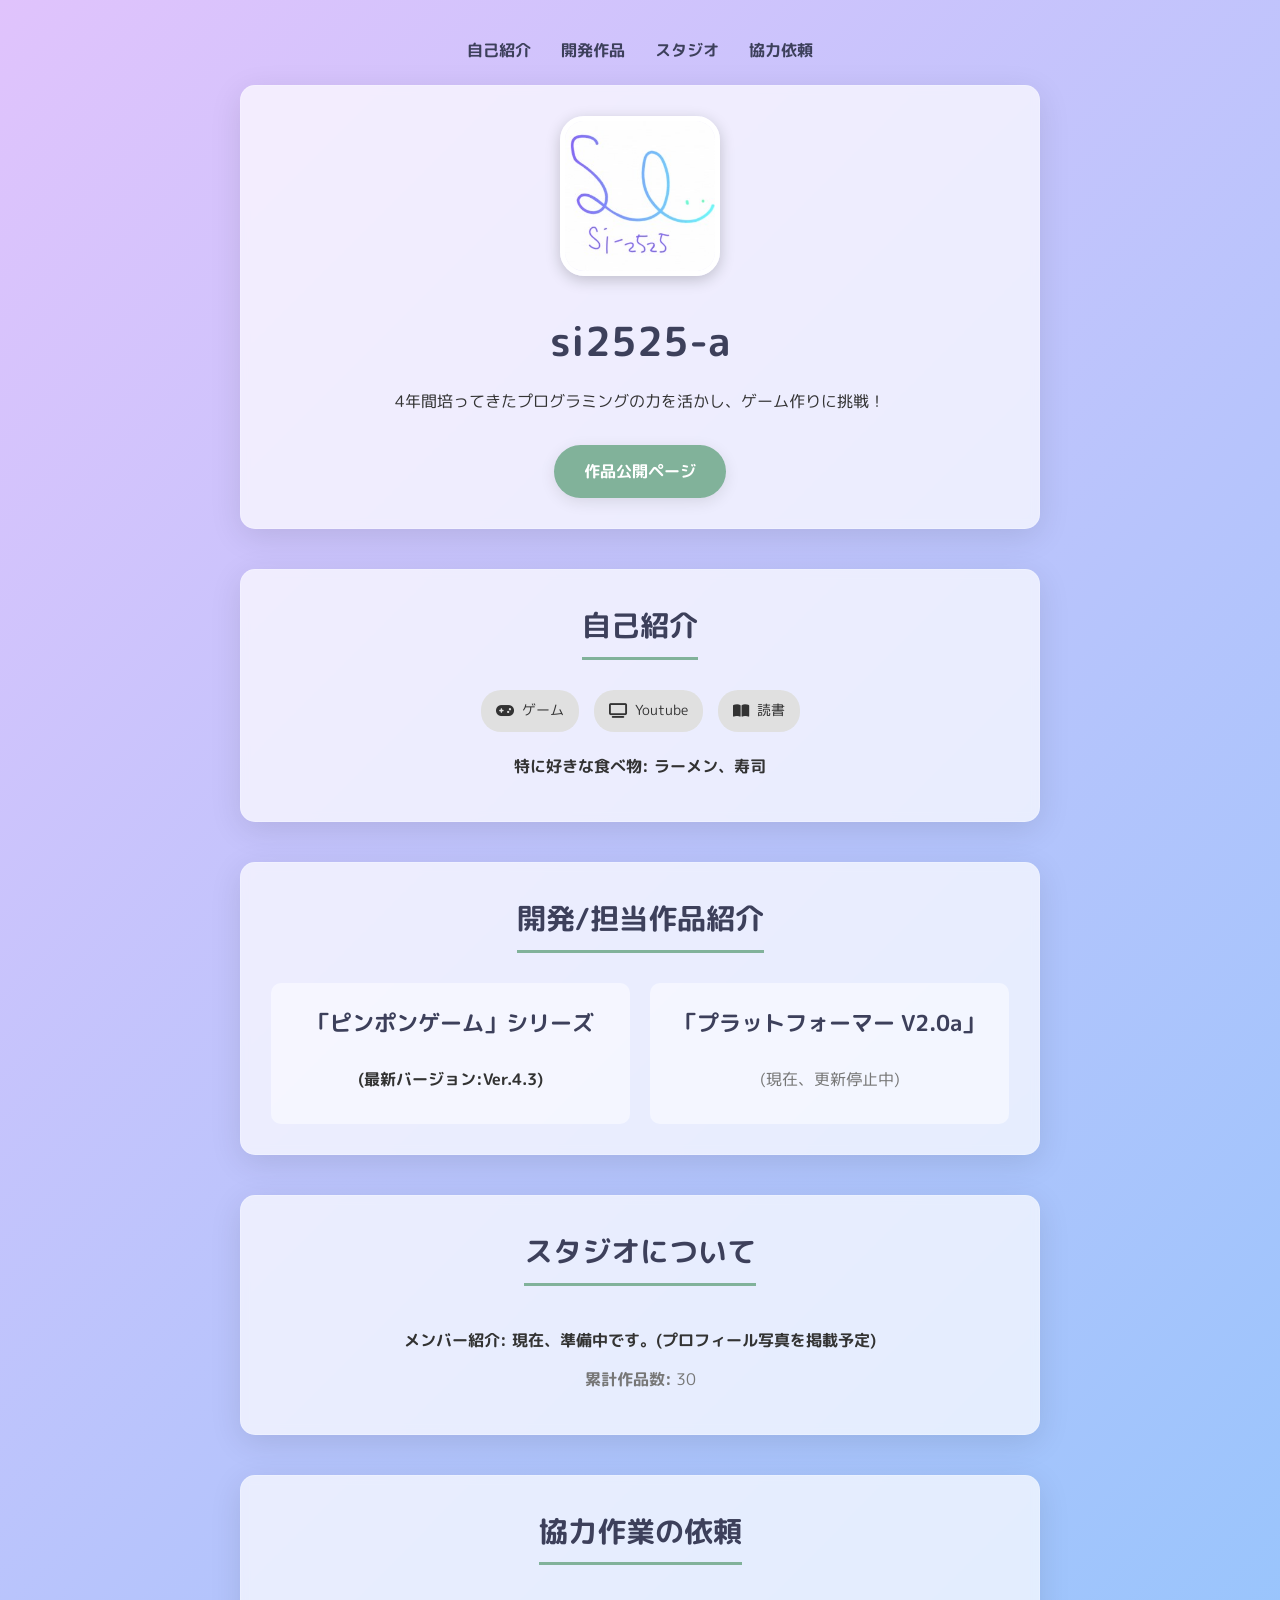
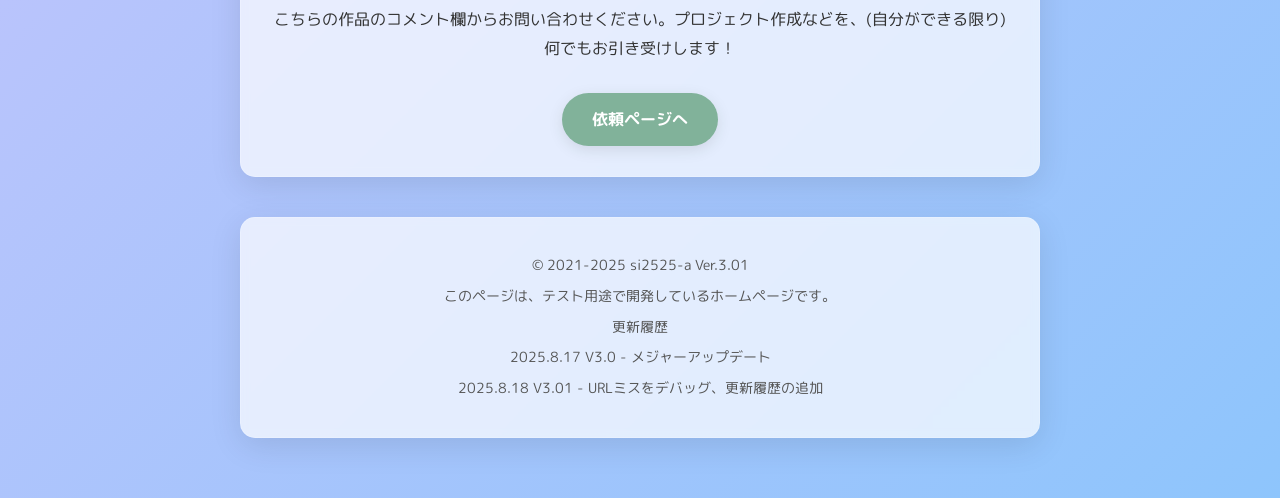
==== index.html @ d35199d4 "Update index.html" ====
<!DOCTYPE html>
<html lang="ja">
<head>
  <meta charset="utf-8">
  <meta name="viewport" content="width=device-width, initial-scale=1.0">
  <title>si2525-a 公式サイト - ホーム</title>
  
  <!-- Google Fonts: M PLUS Rounded 1c -->
  <link href="https://fonts.googleapis.com/css2?family=M+PLUS+Rounded+1c:wght@400;700&display=swap" rel="stylesheet">
  
  <!-- Font Awesome (アイコン用) -->
  <link rel="stylesheet" href="https://cdnjs.cloudflare.com/ajax/libs/font-awesome/6.5.2/css/all.min.css">
  
  <!-- 外部CSSファイルの読み込み -->
  <link rel="stylesheet" href="style.css">
</head>
<body>

<div class="container">

  <!-- ナビゲーションメニュー -->
  <nav>
    <ul class="navbar">
      <li><a href="#about">自己紹介</a></li>
      <li><a href="#works">開発作品</a></li>
      <li><a href="#studio">スタジオ</a></li>
      <li><a href="#contact">協力依頼</a></li>
    </ul>
  </nav>

  <!-- ヘッダーエリア -->
  <header>
    <img src="si.jpeg" alt="プロフィール画像" class="profile-img">
    <h1>si2525-a</h1>
    <p>4年間培ってきたプログラミングの力を活かし、ゲーム作りに挑戦！</p>
    <a href="https://scratch.mit.edu/users/si2525-a/" class="btn" target="_blank" rel="noopener noreferrer">作品公開ページ</a>
  </header>

  <main>
    <!-- 自己紹介セクション -->
    <section id="about">
      <h2>自己紹介</h2>
      <div class="hobbies">
        <span class="hobby-tag"><i class="fa-solid fa-gamepad"></i> ゲーム</span>
        <span class="hobby-tag"><i class="fa-solid fa-tv"></i> Youtube</span>
        <span class="hobby-tag"><i class="fa-solid fa-book-open"></i> 読書</span>
      </div>
      <h4 style="margin-top: 20px;"><strong>特に好きな食べ物:</strong> ラーメン、寿司</h4>
    </section>

    <!-- 開発作品紹介セクション -->
    <section id="works">
      <h2>開発/担当作品紹介</h2>
      
      <div class="projects-container">
        <div class="project">
          <h3>「ピンポンゲーム」シリーズ</h3>
          <h4>(最新バージョン:Ver.4.3)</h4>
        </div>
        
        <div class="project">
          <h3>「プラットフォーマー	V2.0a」</h3>
          <h5>(現在、更新停止中)</h5>
        </div>
      </div>
    </section>
    
    <!-- スタジオ紹介セクション -->
    <section id="studio">
        <h2>スタジオについて</h2>
        <h4><strong>メンバー紹介:</strong> 現在、準備中です。(プロフィール写真を掲載予定)</h4>
        <h5><strong>累計作品数:</strong> 30</h5>
    </section>

    <!-- 業務委託セクション -->
    <section id="contact">
      <h2>協力作業の依頼</h2>
      <p>こちらの作品のコメント欄からお問い合わせください。プロジェクト作成などを、(自分ができる限り)何でもお引き受けします！</p>
      <a href="https://scratch.mit.edu/studios/35503276/comments" class="btn" target="_blank" rel="noopener noreferrer">依頼ページへ</a>
    </section>
  </main>

  <!-- フッターエリア -->
  <footer>
    <p> &copy; 2021-2025 si2525-a	Ver.3.01 </p>
    <p> このページは、テスト用途で開発しているホームページです。 </p>
    <p> </p>
    <p>更新履歴</p>
    <p>2025.8.17 V3.0 - メジャーアップデート</p>
    <p>2025.8.18 V3.01 - URLミスをデバッグ、更新履歴の追加</p>
  </footer>

</div>

</body>
</html>
---- style.css ----
/* === 基本設定 === */
:root {
  --primary-color: #3d405b;
  --secondary-color: #81b29a;
  --background-color: #f4f1de;
  --card-background: rgba(255, 255, 255, 0.7);
  --shadow-color: rgba(0, 0, 0, 0.1);
  --text-color: #333;
}

/* スムーズスクロールを有効にする */
html {
  scroll-behavior: smooth;
}

body {
  font-family: 'M PLUS Rounded 1c', sans-serif;
  margin: 0;
  padding: 0;
  background-color: var(--background-color);
  background-image: linear-gradient(135deg, #e0c3fc 0%, #8ec5fc 100%);
  color: var(--text-color);
  line-height: 1.8;
}

/* === レイアウト === */
.container {
  max-width: 800px;
  margin: 0 auto;
  padding: 20px;
}

header, section, footer {
  margin-bottom: 40px;
  background: var(--card-background);
  border-radius: 15px;
  padding: 30px;
  box-shadow: 0 8px 32px 0 var(--shadow-color);
  backdrop-filter: blur(4px);
  -webkit-backdrop-filter: blur(4px);
  border: 1px solid rgba(255, 255, 255, 0.18);
  text-align: center;
  /* アニメーションを追加 */
  opacity: 0;
  transform: translateY(20px);
  animation: fadeIn 0.8s ease-out forwards;
}

/* セクションごとにアニメーションが遅れて開始するように設定 */
section:nth-of-type(1) { animation-delay: 0.2s; }
section:nth-of-type(2) { animation-delay: 0.4s; }
section:nth-of-type(3) { animation-delay: 0.6s; }
section:nth-of-type(4) { animation-delay: 0.8s; }
footer { animation-delay: 1s; }

/* フェードインアニメーションの定義 */
@keyframes fadeIn {
  to {
    opacity: 1;
    transform: translateY(0);
  }
}


/* === ナビゲーションメニュー === */
.navbar {
  display: flex;
  justify-content: center;
  list-style: none;
  padding: 0;
  margin-bottom: 20px;
}

.navbar li {
  margin: 0 15px;
}

.navbar a {
  text-decoration: none;
  color: var(--primary-color);
  font-weight: 700;
  position: relative;
  padding-bottom: 5px;
  transition: color 0.3s;
}

.navbar a:hover {
  color: var(--secondary-color);
}

.navbar a::after {
  content: '';
  position: absolute;
  width: 0;
  height: 2px;
  bottom: 0;
  left: 50%;
  background-color: var(--secondary-color);
  transition: all 0.3s ease;
  transform: translateX(-50%);
}

.navbar a:hover::after {
  width: 100%;
}


/* === タイポグラフィ（文字スタイル） === */
h1, h2, h3 {
  font-weight: 700;
  margin-top: 0;
}

h1 {
  font-size: 2.5em;
  color: var(--primary-color);
  margin-bottom: 10px;
}

h2 {
  font-size: 1.8em;
  color: var(--primary-color);
  border-bottom: 3px solid var(--secondary-color);
  display: inline-block;
  padding-bottom: 5px;
  margin-bottom: 30px;
}

h3 {
  font-size: 1.4em;
  margin-top: 30px;
  color: var(--primary-color);
}

p, h4, h5 {
  font-size: 1em;
  margin: 10px 0;
}

h5 {
  color: #777;
  font-weight: 400;
}

/* === パーツ === */
.profile-img {
  width: 150px;
  height: 150px;
  border-radius: 15%;
  object-fit: cover;
  border: 5px solid white;
  box-shadow: 0 4px 15px rgba(0,0,0,0.2);
  margin-bottom: 20px;
}

.btn {
  display: inline-block;
  padding: 12px 30px;
  margin-top: 20px;
  background-color: var(--secondary-color);
  color: white;
  text-decoration: none;
  border-radius: 30px;
  font-weight: 700;
  transition: transform 0.3s, background-color 0.3s, box-shadow 0.3s;
  box-shadow: 0 4px 15px rgba(0,0,0,0.1);
}

.btn:hover {
  background-color: #6a9c80;
  transform: translateY(-5px); /* 少し大きく動かす */
  box-shadow: 0 8px 25px rgba(0,0,0,0.2);
}

/* Flexboxを使ってカードを横並びにする */
.projects-container {
  display: flex;
  justify-content: center;
  gap: 20px;
  flex-wrap: wrap; /* 画面幅が足りない時に折り返す */
}

.project {
  background: rgba(255, 255, 255, 0.5);
  padding: 20px;
  border-radius: 10px;
  flex: 1; /* 親要素の幅に応じて伸縮 */
  min-width: 250px; /* カードの最小幅 */
  transition: transform 0.3s, box-shadow 0.3s;
}

.project:hover {
  transform: translateY(-5px);
  box-shadow: 0 8px 20px rgba(0,0,0,0.1);
}

.project h3 {
  margin-top: 0;
}

/* 趣味のタグ風デザイン */
.hobbies {
  display: flex;
  justify-content: center;
  gap: 15px;
  flex-wrap: wrap;
}

.hobby-tag {
  background-color: #e0e0e0;
  padding: 8px 15px;
  border-radius: 20px;
  font-size: 0.9em;
  display: flex;
  align-items: center;
  gap: 8px;
}


footer p {
  font-size: 0.9em;
  color: #555;
  margin: 5px 0;
}

/* === レスポンシブ対応 === */
@media (max-width: 768px) {
  body {
    padding: 10px;
  }
  .container {
    padding: 10px;
  }
  header, section, footer {
    padding: 20px;
  }
  h1 { font-size: 2em; }
  h2 { font-size: 1.5em; }
  
  .navbar {
      flex-direction: column; /* ナビゲーションを縦並びにする */
      gap: 10px;
  }
}
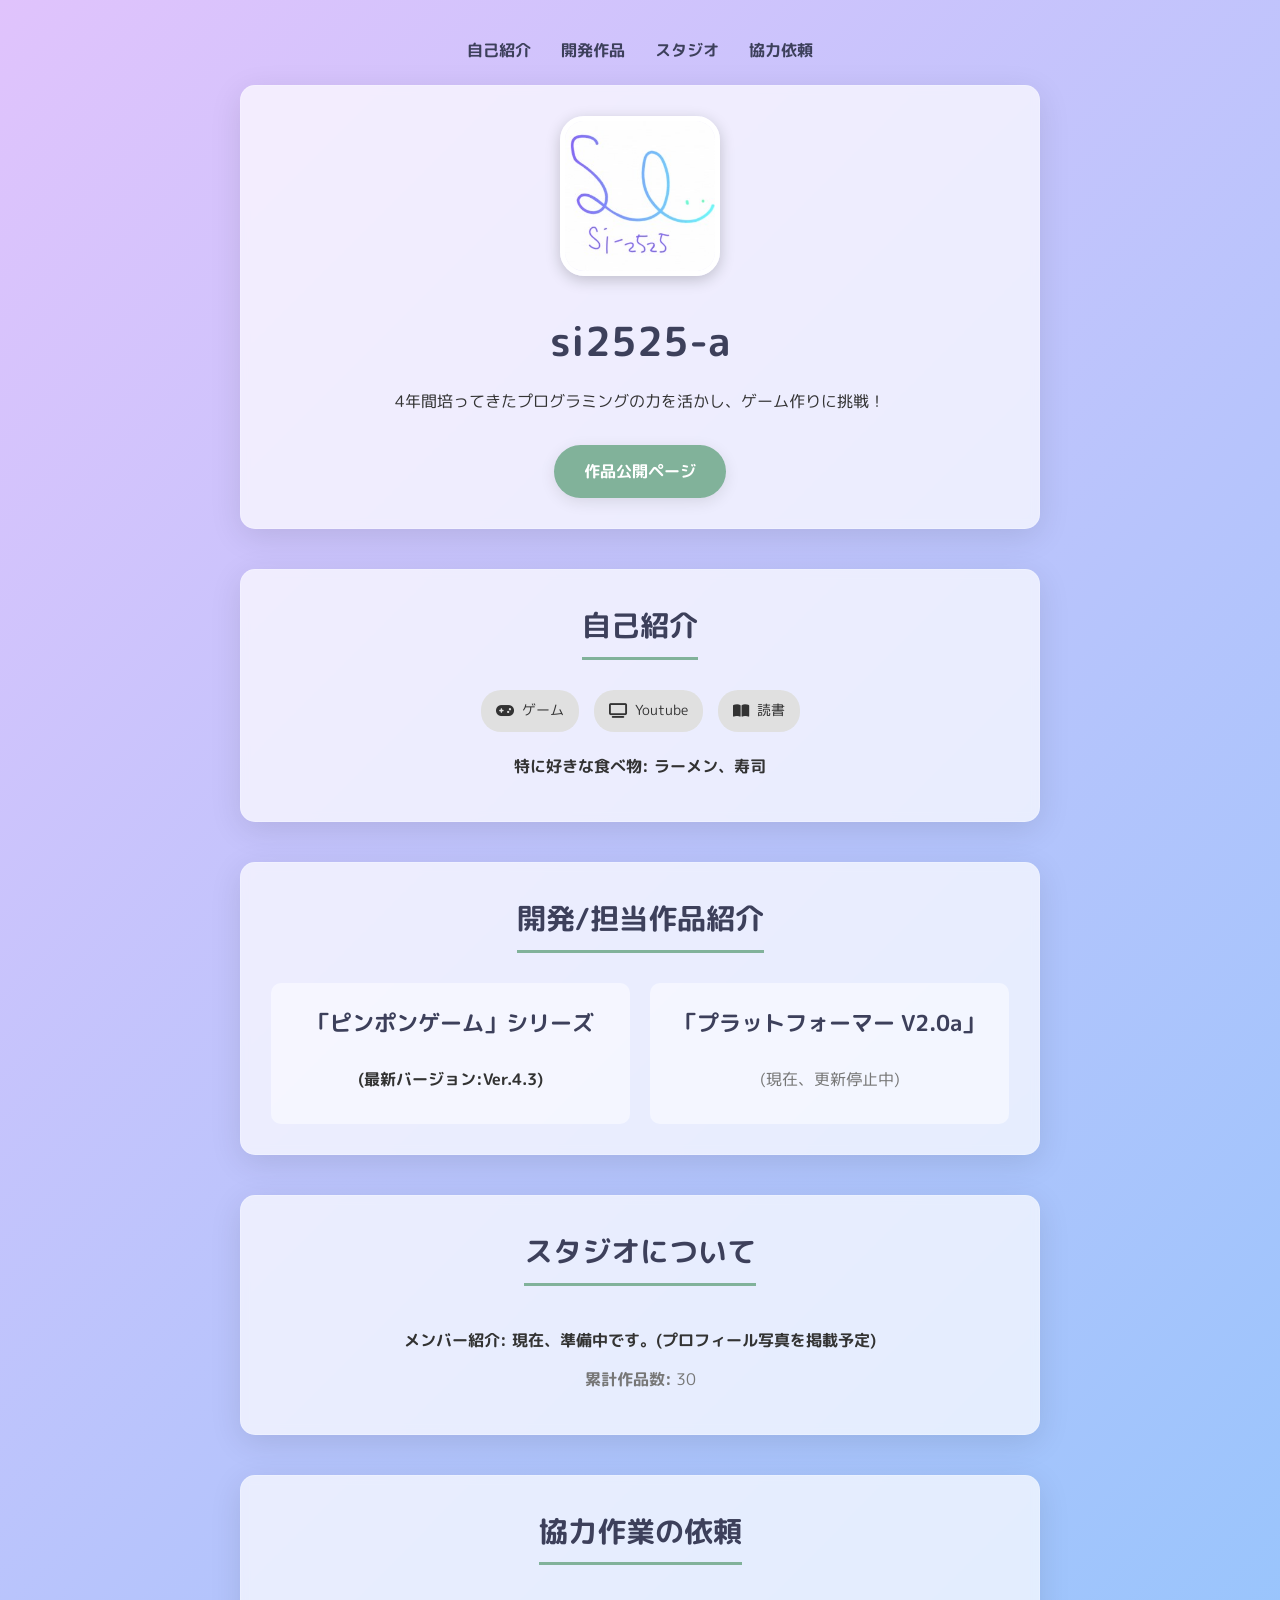
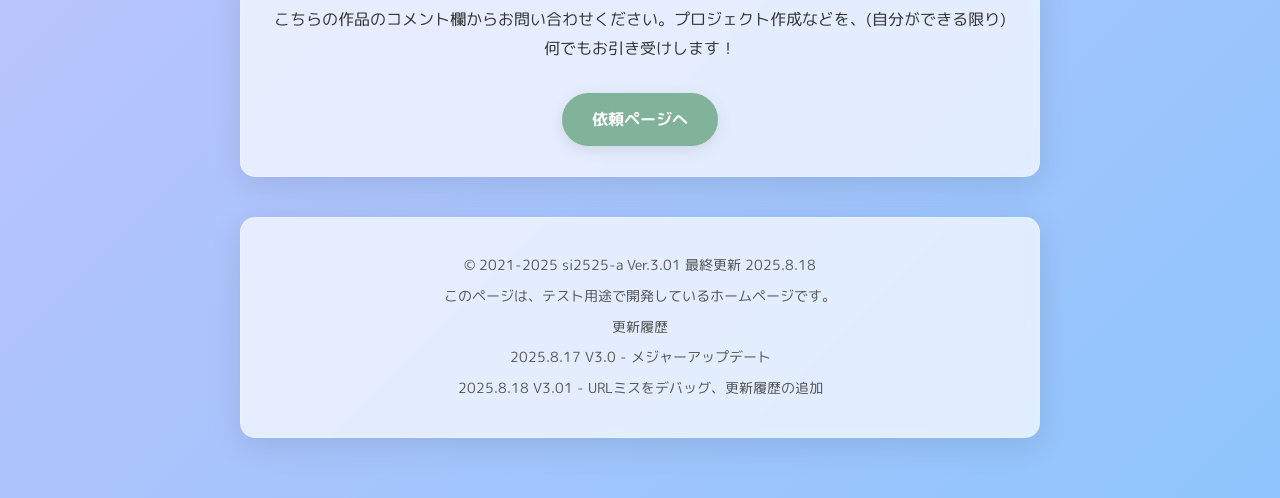
==== commit 736d8d61: "Update index.html" ====
--- a/index.html
+++ b/index.html
@@ -82,7 +82,7 @@
 
   <!-- フッターエリア -->
   <footer>
-    <p> &copy; 2021-2025 si2525-a	Ver.3.01 </p>
+    <p> &copy; 2021-2025 si2525-a	Ver.3.01 最終更新 2025.8.18 </p>
     <p> このページは、テスト用途で開発しているホームページです。 </p>
     <p> </p>
     <p>更新履歴</p>
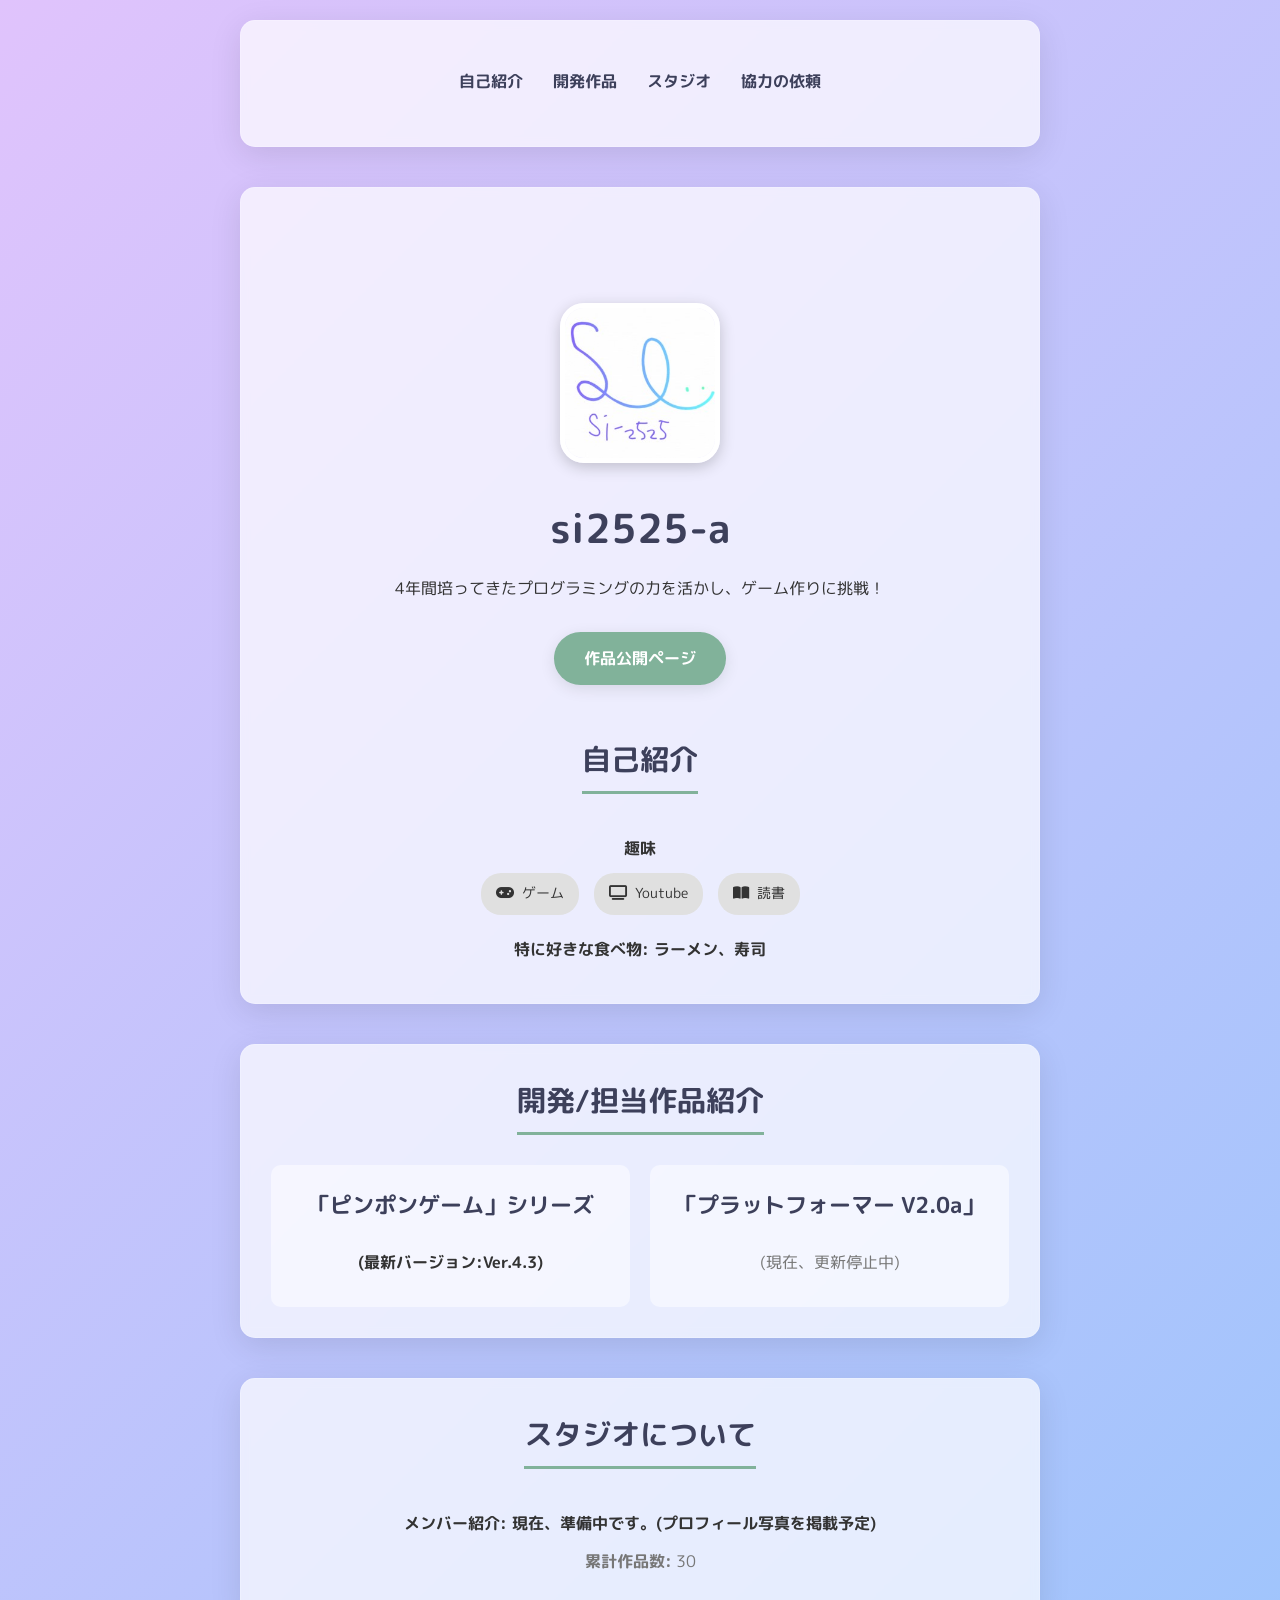
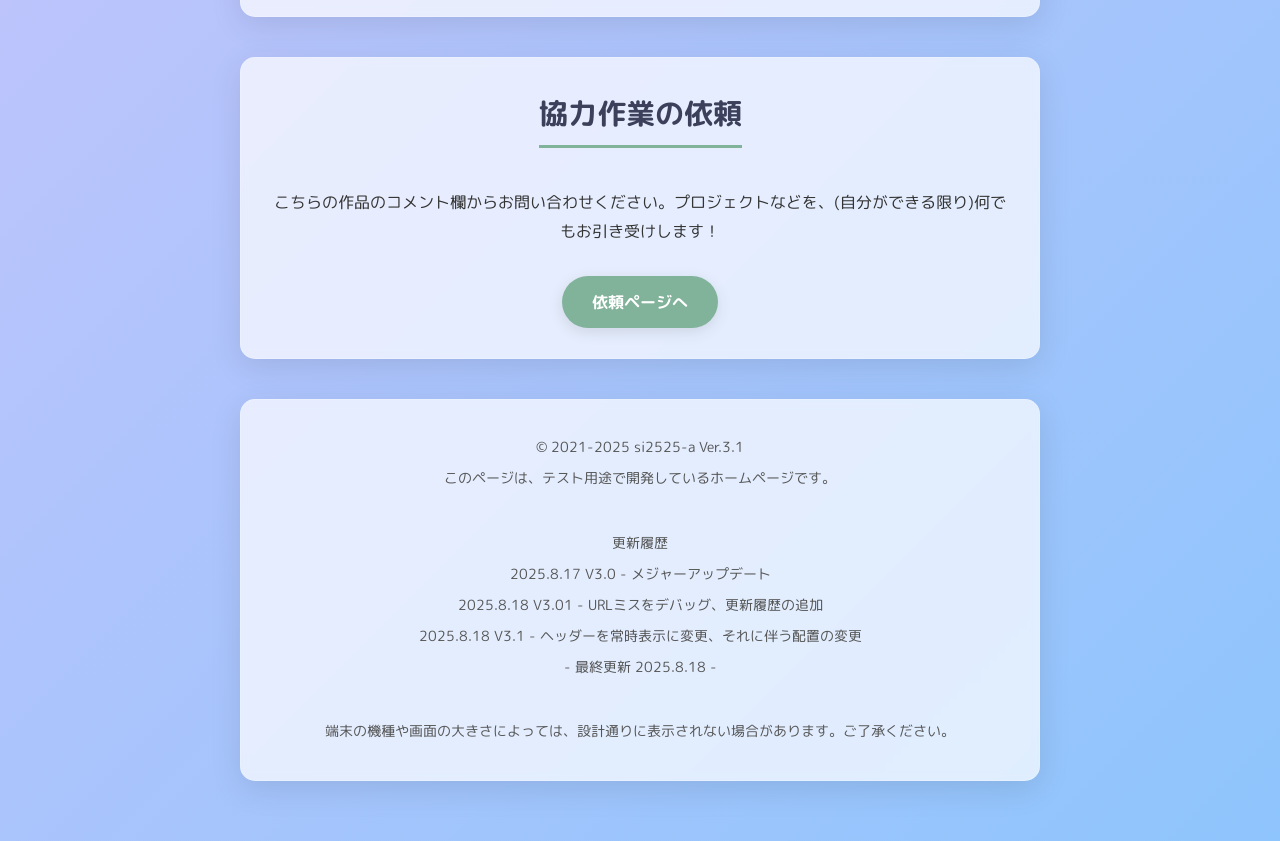
==== commit 704c50f7: "Update index.html" ====
--- a/index.html
+++ b/index.html
@@ -19,28 +19,32 @@
 <div class="container">
 
   <!-- ナビゲーションメニュー -->
+
+  <!-- ヘッダーエリア -->
+  <header>
   <nav>
     <ul class="navbar">
       <li><a href="#about">自己紹介</a></li>
       <li><a href="#works">開発作品</a></li>
       <li><a href="#studio">スタジオ</a></li>
-      <li><a href="#contact">協力依頼</a></li>
+      <li><a href="#contact">協力の依頼</a></li>
     </ul>
   </nav>
+  <main>
 
-  <!-- ヘッダーエリア -->
-  <header>
-    <img src="si.jpeg" alt="プロフィール画像" class="profile-img">
+  </header>
+
+    <!-- 自己紹介セクション -->
+    <section id="about">
+    <div style="height: 85px;"></div>
+   <img src="si.jpeg" alt="プロフィール画像" class="profile-img">
     <h1>si2525-a</h1>
     <p>4年間培ってきたプログラミングの力を活かし、ゲーム作りに挑戦！</p>
-    <a href="https://scratch.mit.edu/users/si2525-a/" class="btn" target="_blank" rel="noopener noreferrer">作品公開ページ</a>
-  </header>
-
-  <main>
-    <!-- 自己紹介セクション -->
-    <section id="about">
-      <h2>自己紹介</h2>
-      <div class="hobbies">
+    <a href="https://https://scratch.mit.edu/users/si2525-a/" class="btn" target="_blank" rel="noopener noreferrer">作品公開ページ</a> 
+  <p><br></p>
+  <h2>自己紹介</h2 >
+  <h4>趣味</h4>
+     <div class="hobbies">  
         <span class="hobby-tag"><i class="fa-solid fa-gamepad"></i> ゲーム</span>
         <span class="hobby-tag"><i class="fa-solid fa-tv"></i> Youtube</span>
         <span class="hobby-tag"><i class="fa-solid fa-book-open"></i> 読書</span>
@@ -75,25 +79,26 @@
     <!-- 業務委託セクション -->
     <section id="contact">
       <h2>協力作業の依頼</h2>
-      <p>こちらの作品のコメント欄からお問い合わせください。プロジェクト作成などを、(自分ができる限り)何でもお引き受けします！</p>
+      <p>こちらの作品のコメント欄からお問い合わせください。プロジェクトなどを、(自分ができる限り)何でもお引き受けします！</p>
       <a href="https://scratch.mit.edu/studios/35503276/comments" class="btn" target="_blank" rel="noopener noreferrer">依頼ページへ</a>
     </section>
   </main>
 
   <!-- フッターエリア -->
   <footer>
-    <p> &copy; 2021-2025 si2525-a	Ver.3.01 最終更新 2025.8.18 </p>
-    <p> このページは、テスト用途で開発しているホームページです。 </p>
-    <p> </p>
+    <p> &copy; 2021-2025 si2525-a Ver.3.1 </p>
+    <p>このページは、テスト用途で開発しているホームページです。</p>
+    <br>
     <p>更新履歴</p>
     <p>2025.8.17 V3.0 - メジャーアップデート</p>
     <p>2025.8.18 V3.01 - URLミスをデバッグ、更新履歴の追加</p>
+    <p>2025.8.18 V3.1 - ヘッダーを常時表示に変更、それに伴う配置の変更</p>
+    <p>- 最終更新 2025.8.18 -</p>
+    <br>
+    <p>端末の機種や画面の大きさによっては、設計通りに表示されない場合があります。ご了承ください。</p>
   </footer>
 
 </div>
 
 </body>
 </html>
-
-
-
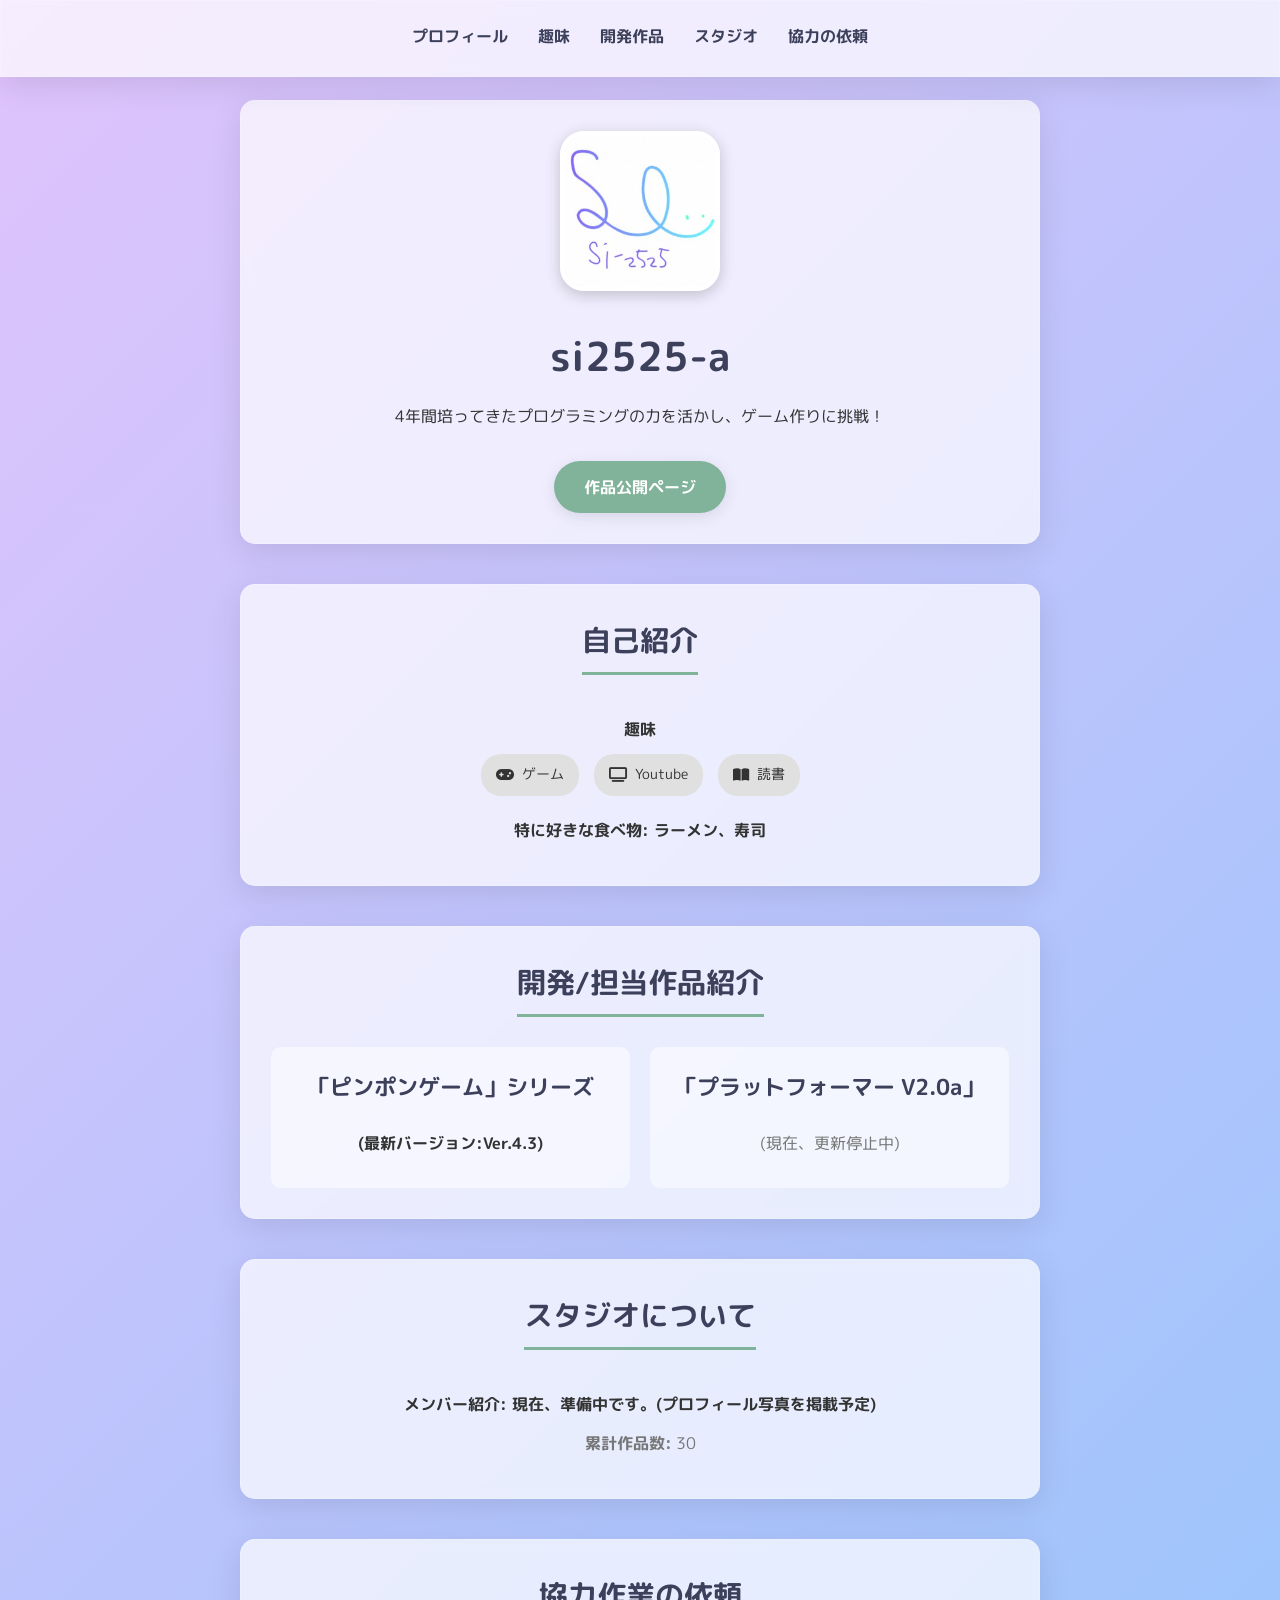
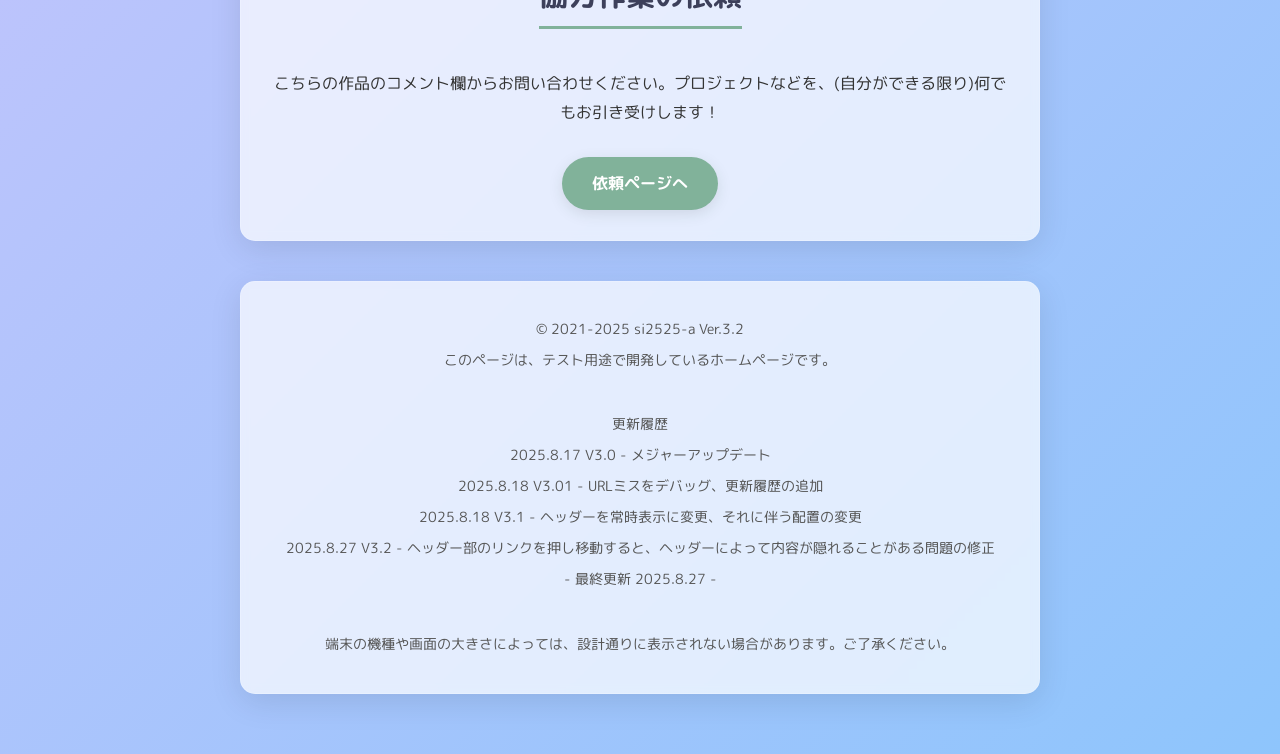
==== commit 3174d99a: "Update index.html" ====
--- a/index.html
+++ b/index.html
@@ -24,7 +24,8 @@
   <header>
   <nav>
     <ul class="navbar">
-      <li><a href="#about">自己紹介</a></li>
+      <li><a href="#home">プロフィール</a></li>
+      <li><a href="#about">趣味</a></li>
       <li><a href="#works">開発作品</a></li>
       <li><a href="#studio">スタジオ</a></li>
       <li><a href="#contact">協力の依頼</a></li>
@@ -35,13 +36,13 @@
   </header>
 
     <!-- 自己紹介セクション -->
-    <section id="about">
-    <div style="height: 85px;"></div>
+<section id="home">
    <img src="si.jpeg" alt="プロフィール画像" class="profile-img">
     <h1>si2525-a</h1>
     <p>4年間培ってきたプログラミングの力を活かし、ゲーム作りに挑戦！</p>
     <a href="https://https://scratch.mit.edu/users/si2525-a/" class="btn" target="_blank" rel="noopener noreferrer">作品公開ページ</a> 
-  <p><br></p>
+</section>
+    <section id="about">
   <h2>自己紹介</h2 >
   <h4>趣味</h4>
      <div class="hobbies">  
@@ -86,14 +87,15 @@
 
   <!-- フッターエリア -->
   <footer>
-    <p> &copy; 2021-2025 si2525-a Ver.3.1 </p>
+    <p> &copy; 2021-2025 si2525-a Ver.3.2 </p>
     <p>このページは、テスト用途で開発しているホームページです。</p>
     <br>
     <p>更新履歴</p>
     <p>2025.8.17 V3.0 - メジャーアップデート</p>
     <p>2025.8.18 V3.01 - URLミスをデバッグ、更新履歴の追加</p>
     <p>2025.8.18 V3.1 - ヘッダーを常時表示に変更、それに伴う配置の変更</p>
-    <p>- 最終更新 2025.8.18 -</p>
+    <p>2025.8.27 V3.2 - ヘッダー部のリンクを押し移動すると、ヘッダーによって内容が隠れることがある問題の修正
+    <p>- 最終更新 2025.8.27 -</p>
     <br>
     <p>端末の機種や画面の大きさによっては、設計通りに表示されない場合があります。ご了承ください。</p>
   </footer>
--- a/style.css
+++ b/style.css
@@ -21,6 +21,8 @@
   background-image: linear-gradient(135deg, #e0c3fc 0%, #8ec5fc 100%);
   color: var(--text-color);
   line-height: 1.8;
+  /* 【変更点】固定ヘッダーにコンテンツが隠れないよう、ヘッダーの高さ分の余白を追加 */
+  padding-top: 80px; 
 }
 
 /* === レイアウト === */
@@ -30,7 +32,36 @@
   padding: 20px;
 }
 
-header, section, footer {
+/* ▼▼▼ ヘッダーのスタイルを変更 ▼▼▼ */
+header {
+  /* 【追加】ヘッダーを画面上部に固定 */
+  position: fixed;
+  top: 0;
+  left: 0;
+  width: 100%;
+  z-index: 1000; /* 他の要素より手前に表示 */
+  box-sizing: border-box; /* paddingを含んだ幅で100%にする */
+
+  /* 【変更】固定要素になったため不要なマージンを削除し、角丸を調整 */
+  margin-bottom: 0; 
+  border-radius: 0; /* 角丸をなくすか、下の角だけ '0 0 15px 15px' のように設定 */
+
+  /* --- 元のスタイル --- */
+  background: var(--card-background);
+  padding: 5px;
+  box-shadow: 0 8px 32px 0 var(--shadow-color);
+  backdrop-filter: blur(4px);
+  -webkit-backdrop-filter: blur(4px);
+  border: 1px solid rgba(255, 255, 255, 0.18);
+  text-align: center;
+  opacity: 0;
+  transform: translateY(20px);
+  animation: fadeIn 0.8s ease-out forwards;
+}
+/* ▲▲▲ ヘッダーのスタイルの変更ここまで ▲▲▲ */
+
+
+section, footer {
   margin-bottom: 40px;
   background: var(--card-background);
   border-radius: 15px;
@@ -51,7 +82,8 @@
 section:nth-of-type(2) { animation-delay: 0.4s; }
 section:nth-of-type(3) { animation-delay: 0.6s; }
 section:nth-of-type(4) { animation-delay: 0.8s; }
-footer { animation-delay: 1s; }
+section:nth-of-type(5) { animation-delay: 1s; }
+footer { animation-delay: 1.2s; }
 
 /* フェードインアニメーションの定義 */
 @keyframes fadeIn {
@@ -223,22 +255,6 @@
   margin: 5px 0;
 }
 
-/* === レスポンシブ対応 === */
-@media (max-width: 768px) {
-  body {
-    padding: 10px;
+*:target {
+    scroll-margin-top: 100px;
   }
-  .container {
-    padding: 10px;
-  }
-  header, section, footer {
-    padding: 20px;
-  }
-  h1 { font-size: 2em; }
-  h2 { font-size: 1.5em; }
-  
-  .navbar {
-      flex-direction: column; /* ナビゲーションを縦並びにする */
-      gap: 10px;
-  }
-}
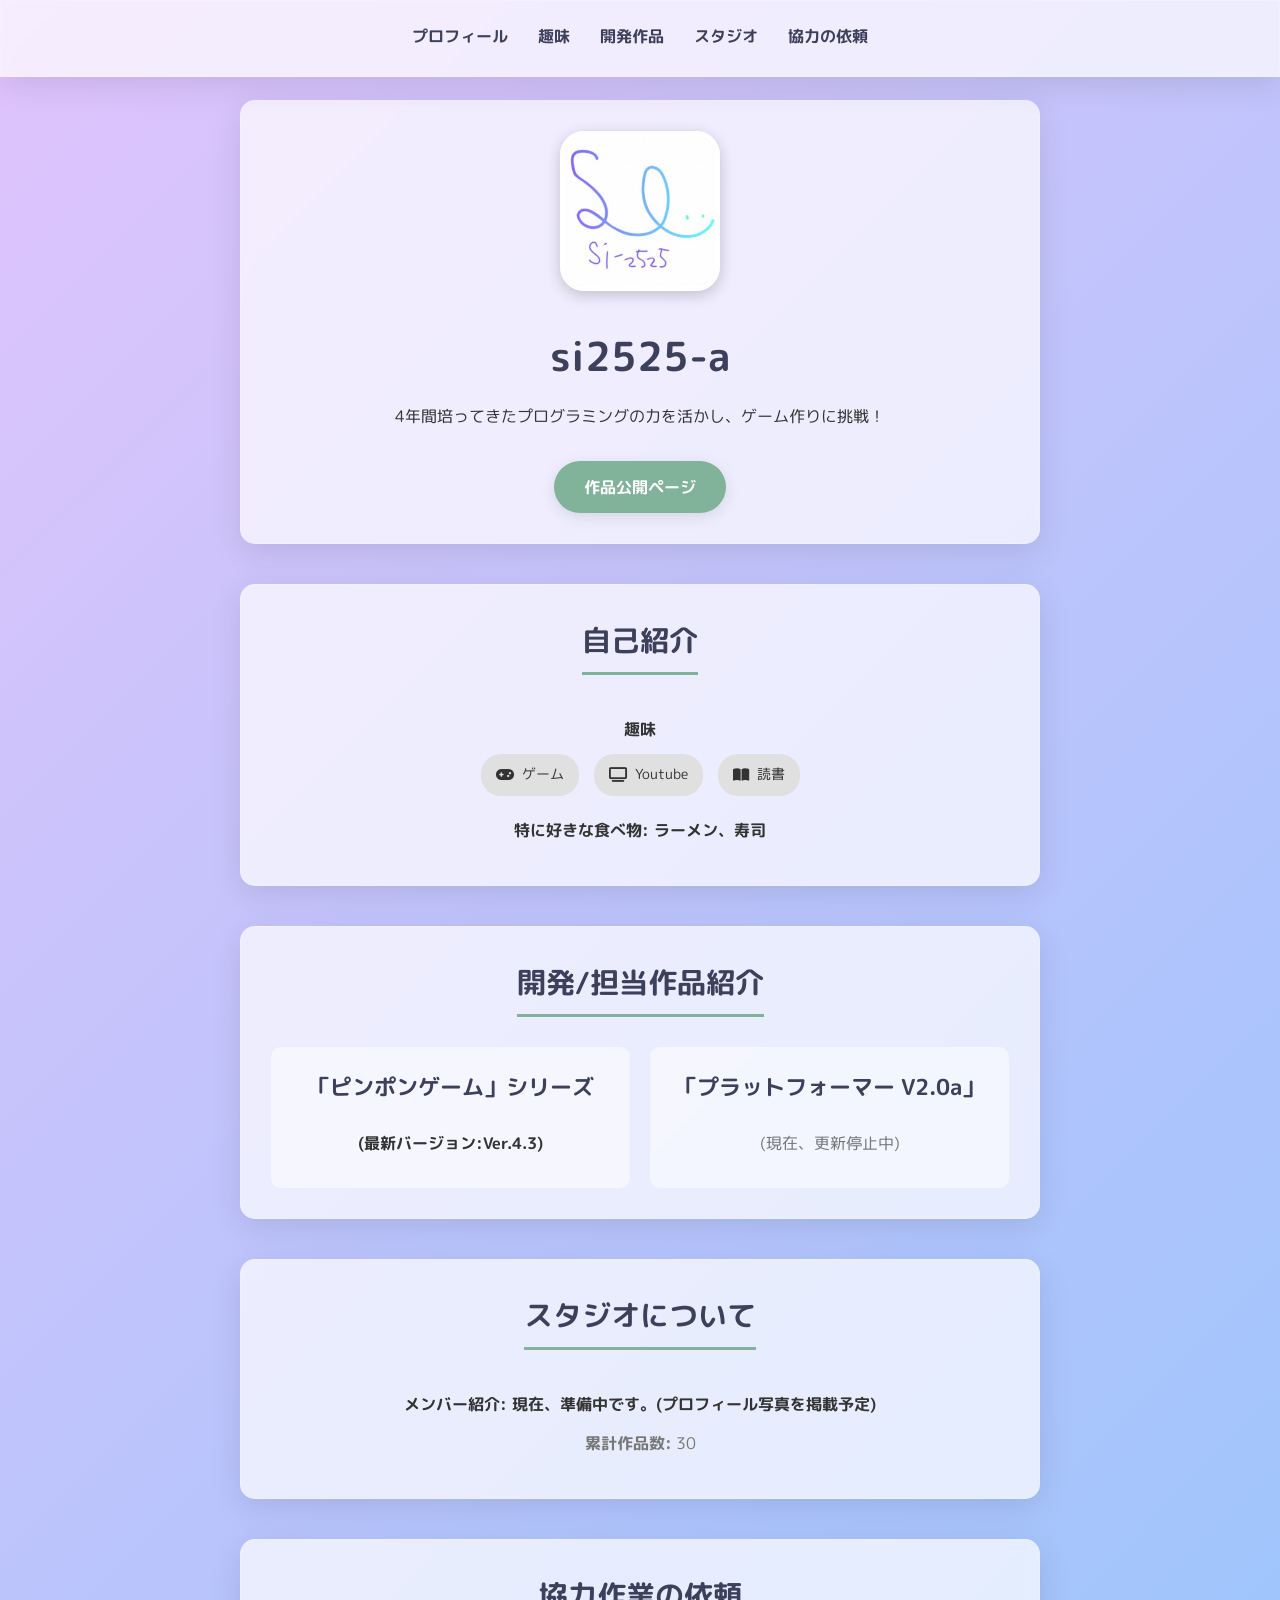
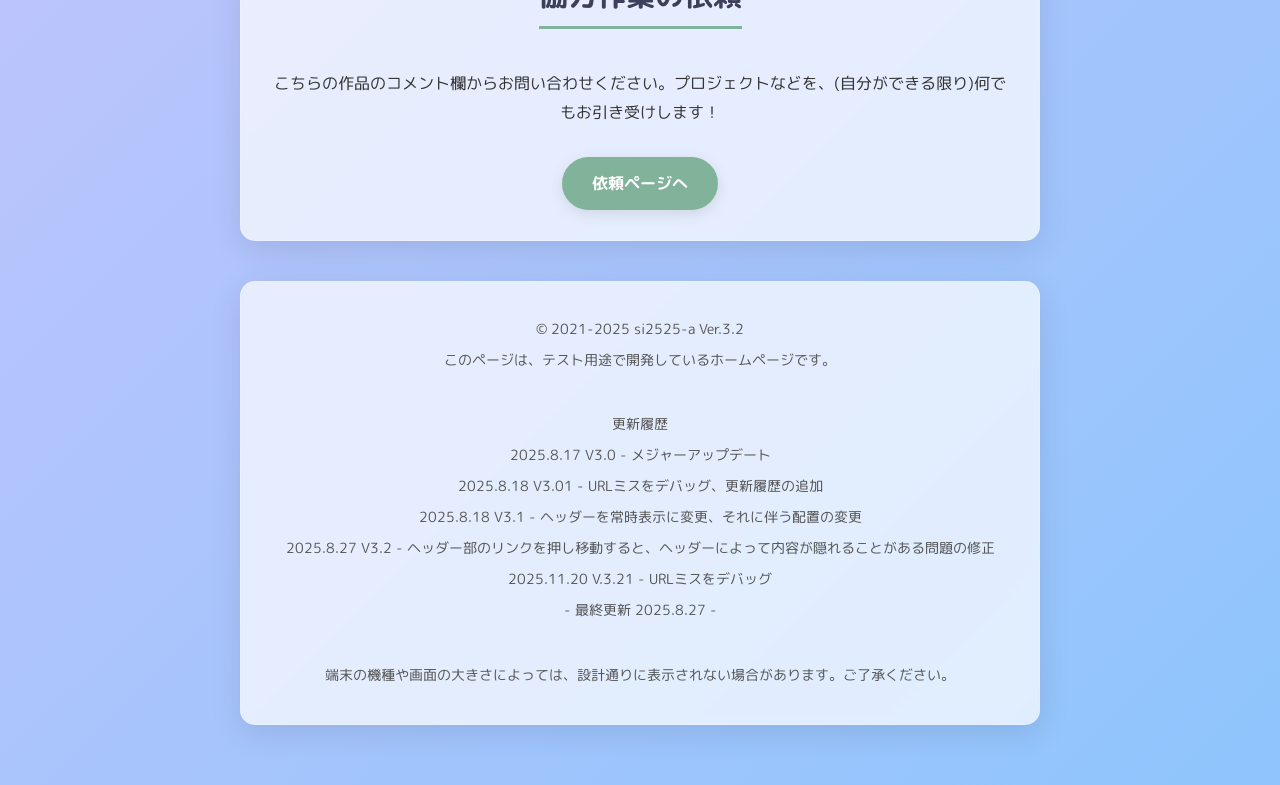
==== commit c365d624: "Update index.html" ====
--- a/index.html
+++ b/index.html
@@ -40,7 +40,7 @@
    <img src="si.jpeg" alt="プロフィール画像" class="profile-img">
     <h1>si2525-a</h1>
     <p>4年間培ってきたプログラミングの力を活かし、ゲーム作りに挑戦！</p>
-    <a href="https://https://scratch.mit.edu/users/si2525-a/" class="btn" target="_blank" rel="noopener noreferrer">作品公開ページ</a> 
+    <a href="https://scratch.mit.edu/users/si2525-a/" class="btn" target="_blank" rel="noopener noreferrer">作品公開ページ</a> 
 </section>
     <section id="about">
   <h2>自己紹介</h2 >
@@ -95,6 +95,7 @@
     <p>2025.8.18 V3.01 - URLミスをデバッグ、更新履歴の追加</p>
     <p>2025.8.18 V3.1 - ヘッダーを常時表示に変更、それに伴う配置の変更</p>
     <p>2025.8.27 V3.2 - ヘッダー部のリンクを押し移動すると、ヘッダーによって内容が隠れることがある問題の修正
+  　<p>2025.11.20 V.3.21 - URLミスをデバッグ
     <p>- 最終更新 2025.8.27 -</p>
     <br>
     <p>端末の機種や画面の大きさによっては、設計通りに表示されない場合があります。ご了承ください。</p>
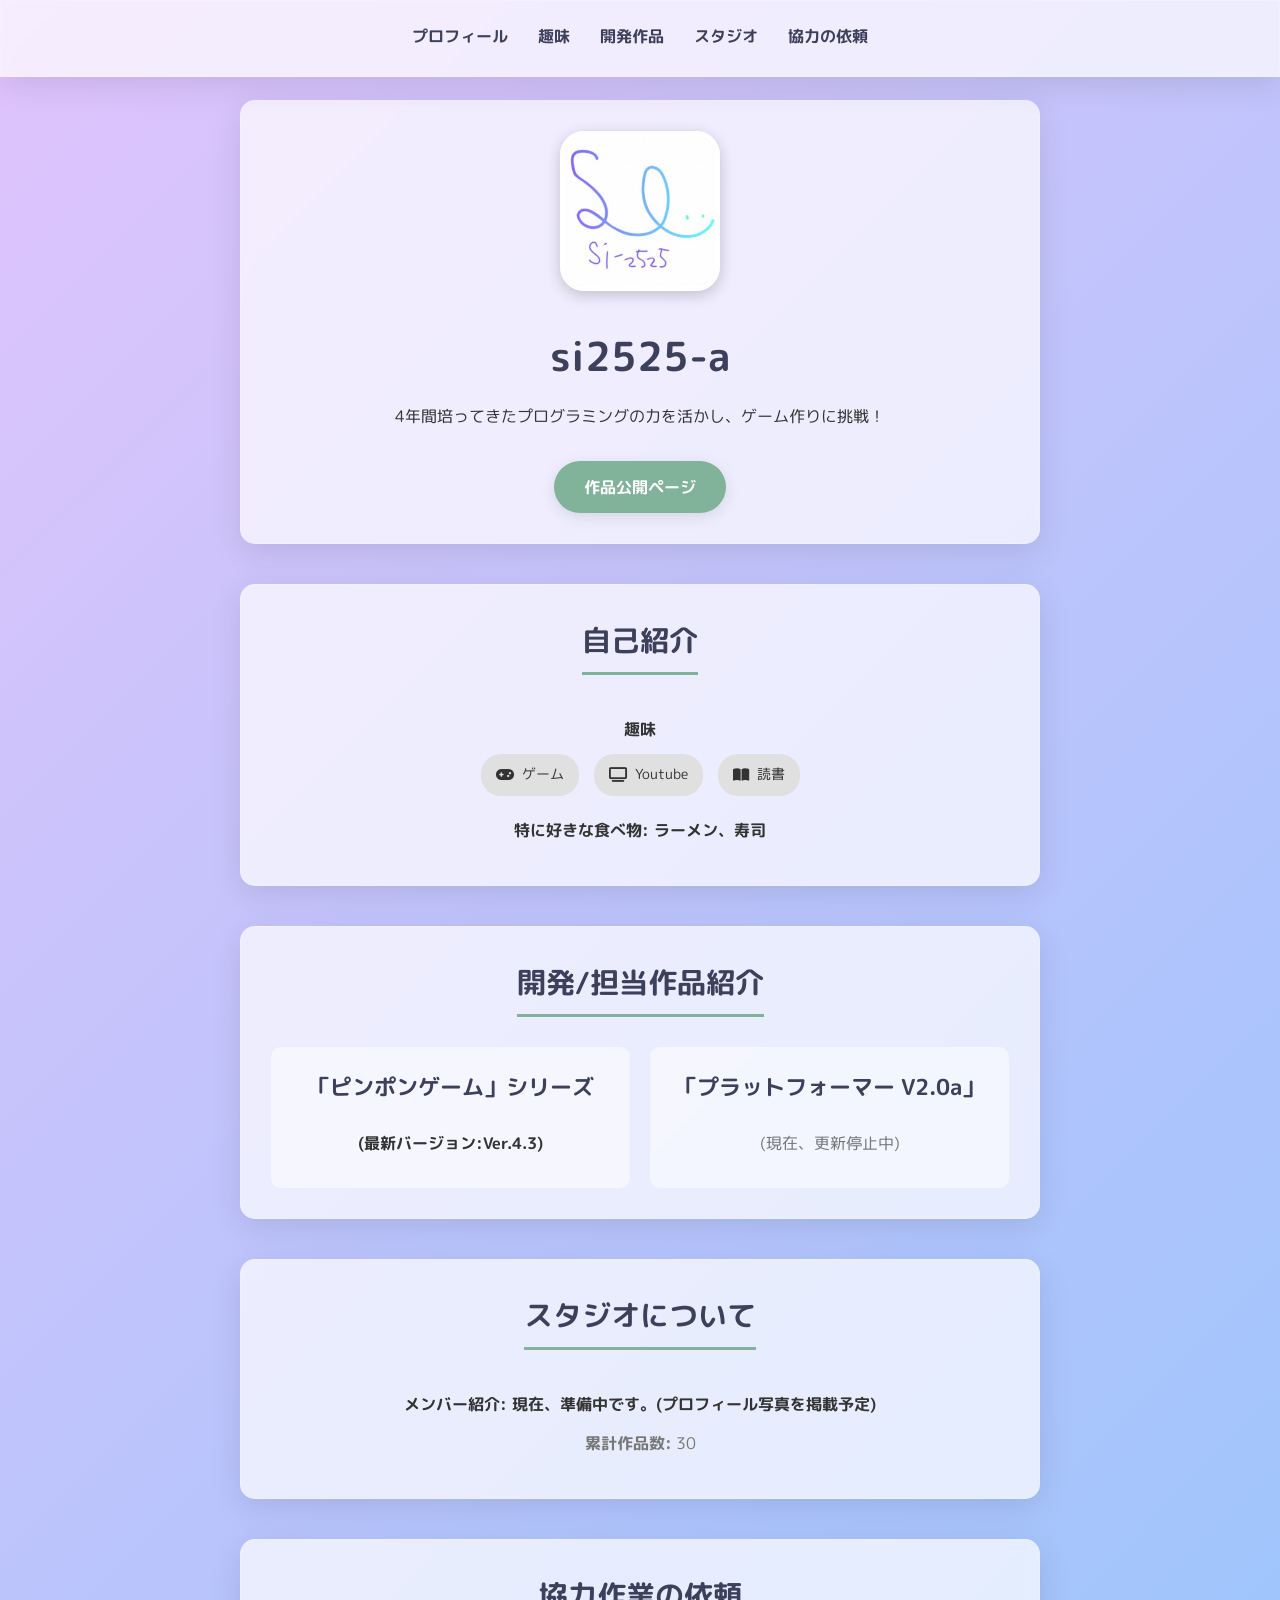
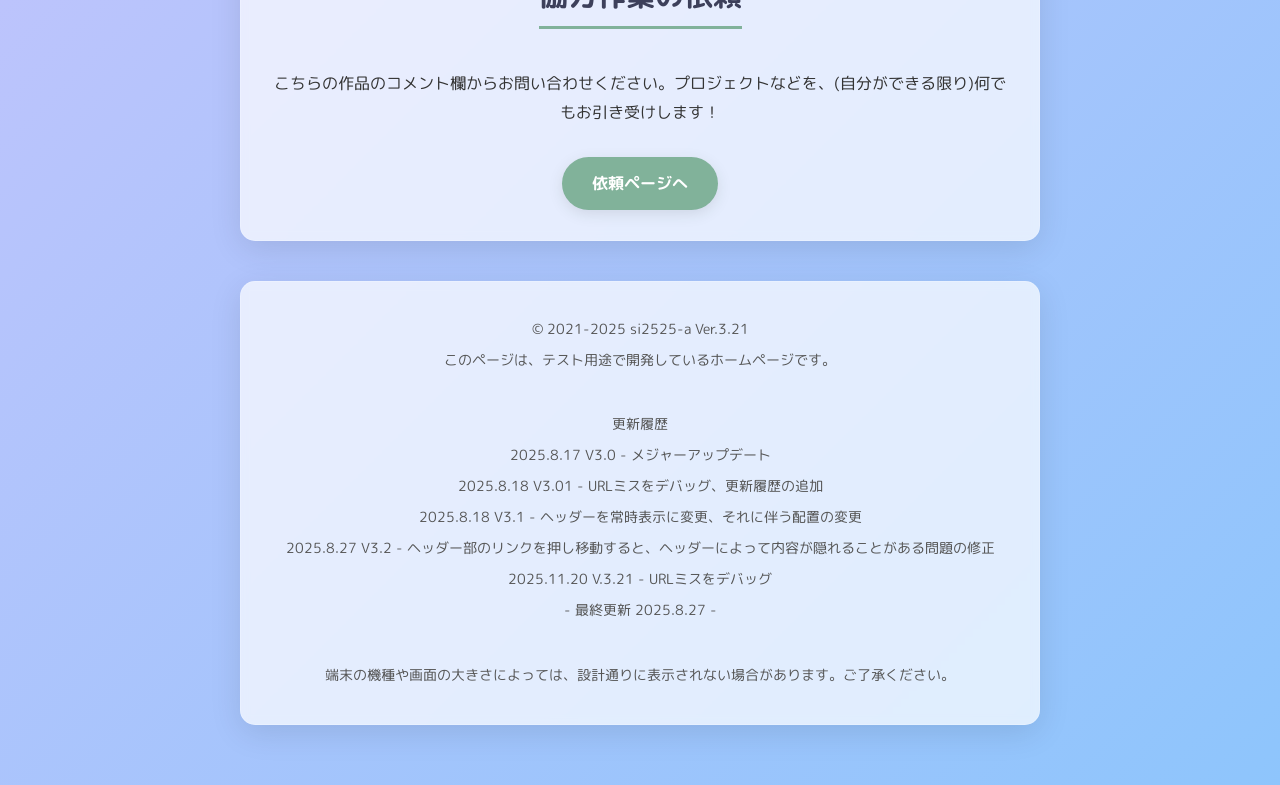
==== commit b06c714f: "Update index.html" ====
--- a/index.html
+++ b/index.html
@@ -87,7 +87,7 @@
 
   <!-- フッターエリア -->
   <footer>
-    <p> &copy; 2021-2025 si2525-a Ver.3.2 </p>
+    <p> &copy; 2021-2025 si2525-a Ver.3.21 </p>
     <p>このページは、テスト用途で開発しているホームページです。</p>
     <br>
     <p>更新履歴</p>
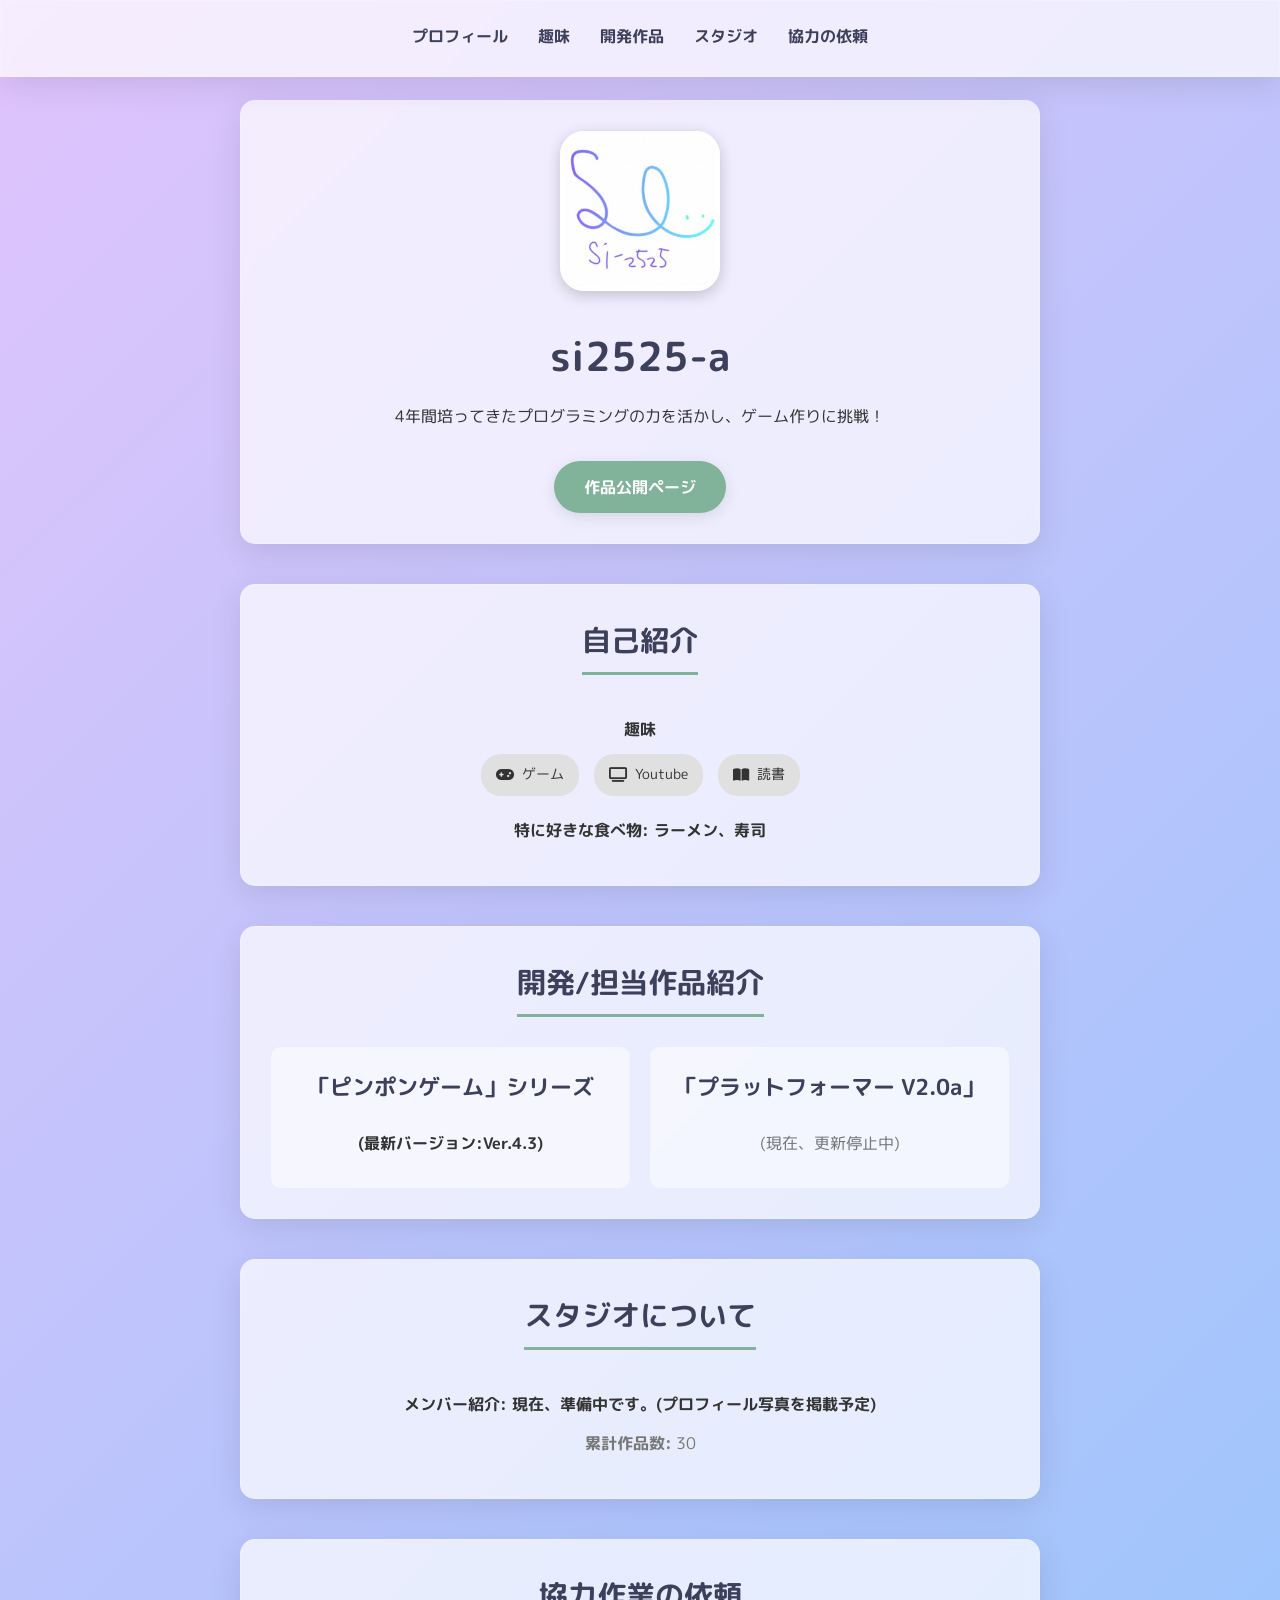
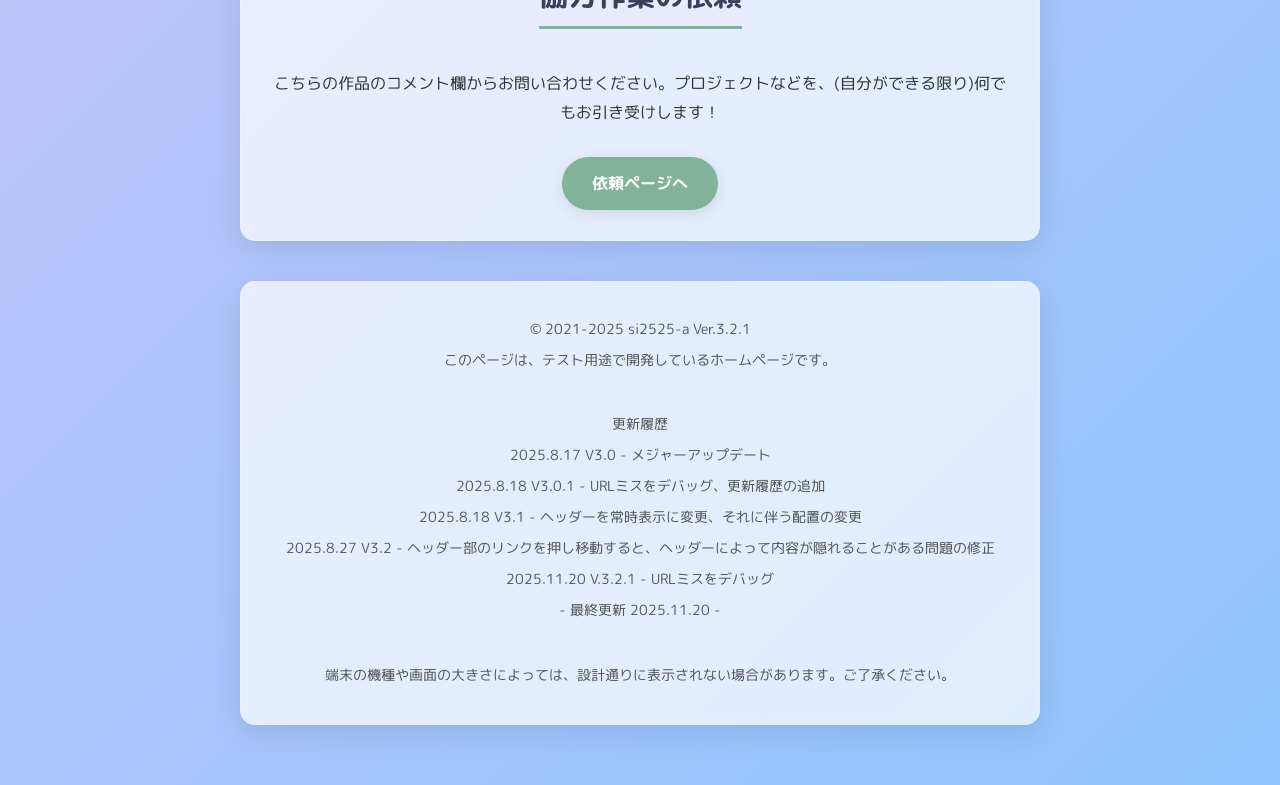
==== commit 1b7102f6: "Update index.html" ====
--- a/index.html
+++ b/index.html
@@ -87,16 +87,16 @@
 
   <!-- フッターエリア -->
   <footer>
-    <p> &copy; 2021-2025 si2525-a Ver.3.21 </p>
+    <p> &copy; 2021-2025 si2525-a Ver.3.2.1 </p>
     <p>このページは、テスト用途で開発しているホームページです。</p>
     <br>
     <p>更新履歴</p>
     <p>2025.8.17 V3.0 - メジャーアップデート</p>
-    <p>2025.8.18 V3.01 - URLミスをデバッグ、更新履歴の追加</p>
+    <p>2025.8.18 V3.0.1 - URLミスをデバッグ、更新履歴の追加</p>
     <p>2025.8.18 V3.1 - ヘッダーを常時表示に変更、それに伴う配置の変更</p>
     <p>2025.8.27 V3.2 - ヘッダー部のリンクを押し移動すると、ヘッダーによって内容が隠れることがある問題の修正
-  　<p>2025.11.20 V.3.21 - URLミスをデバッグ
-    <p>- 最終更新 2025.8.27 -</p>
+  　<p>2025.11.20 V.3.2.1 - URLミスをデバッグ
+    <p>- 最終更新 2025.11.20 -</p>
     <br>
     <p>端末の機種や画面の大きさによっては、設計通りに表示されない場合があります。ご了承ください。</p>
   </footer>
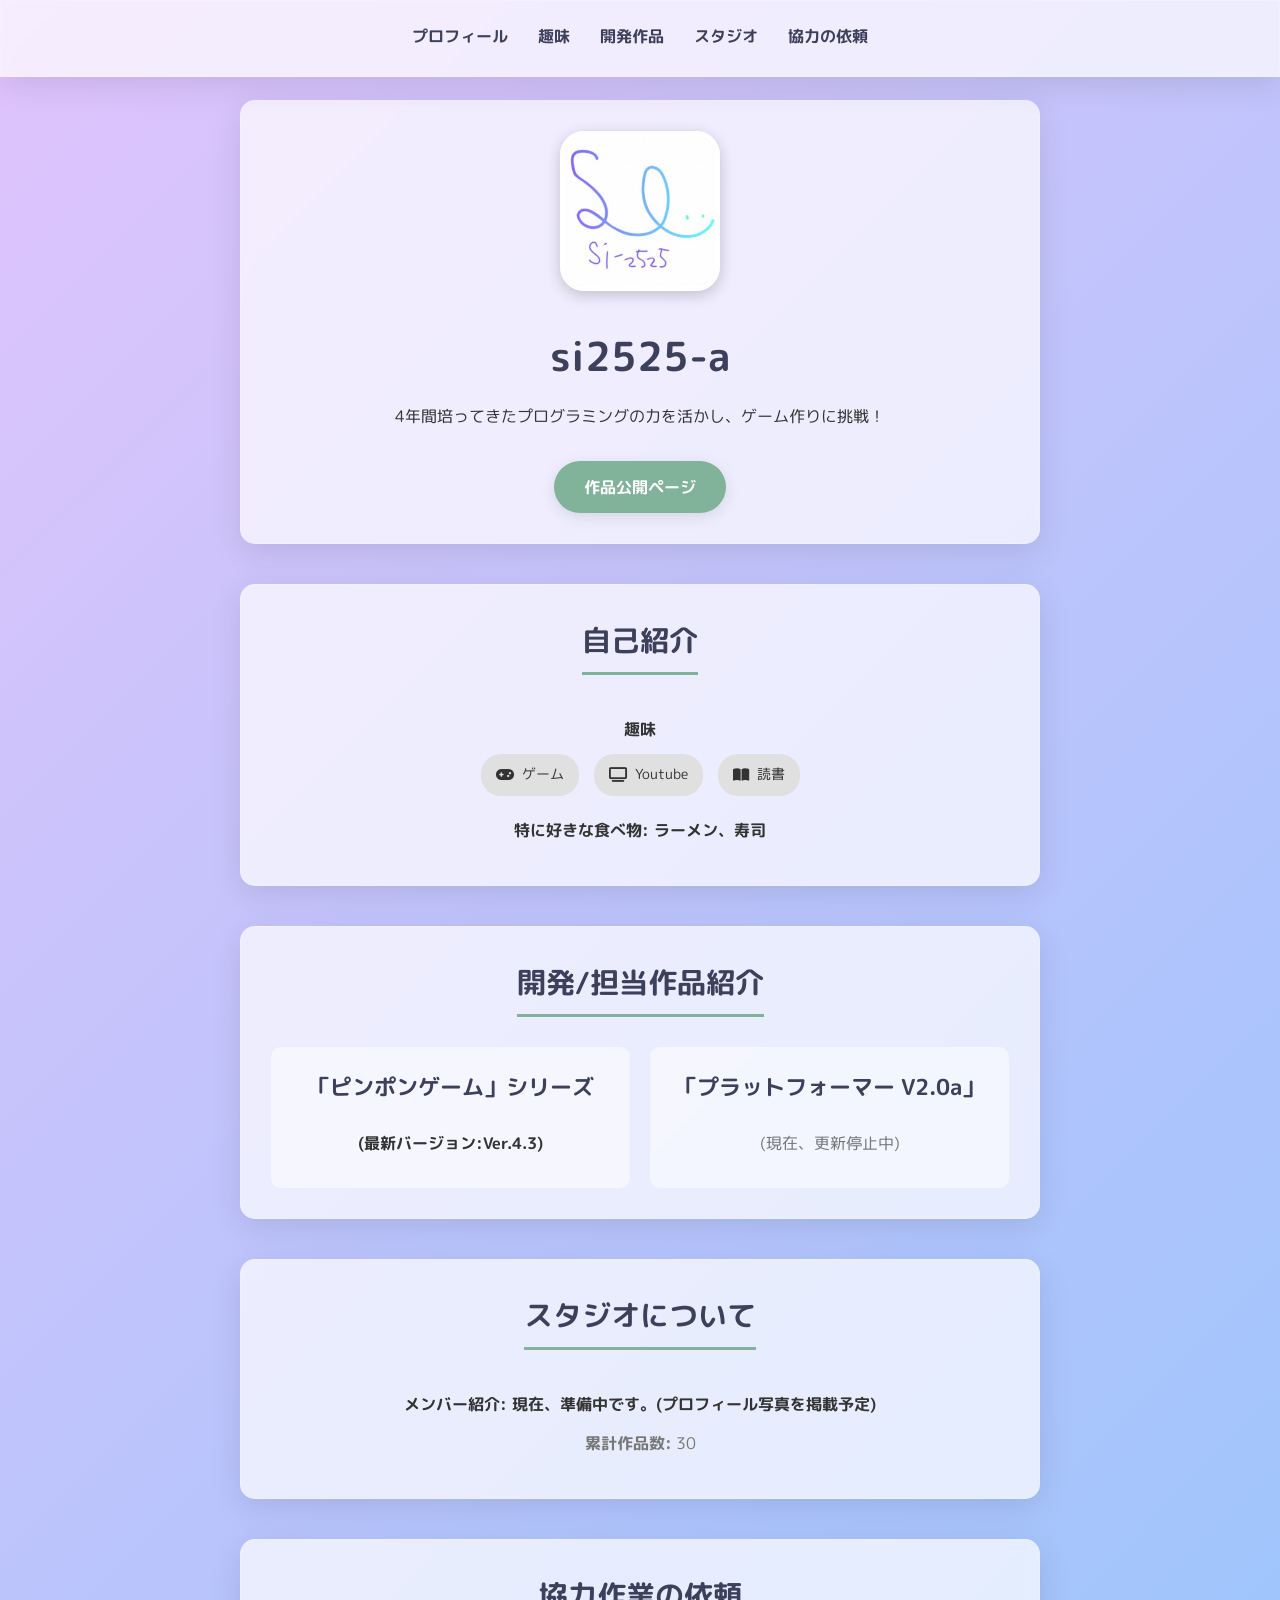
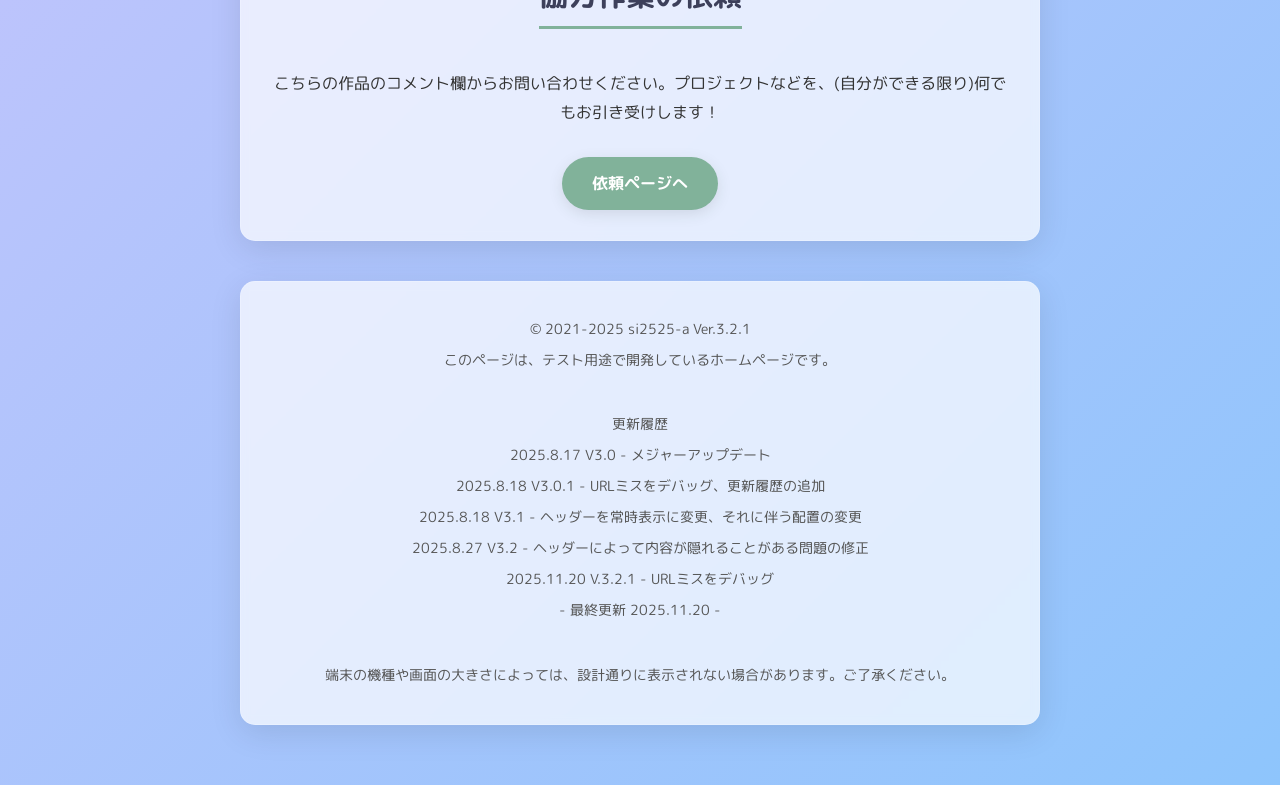
==== commit ba1eab1a: "Update index.html" ====
--- a/index.html
+++ b/index.html
@@ -94,7 +94,7 @@
     <p>2025.8.17 V3.0 - メジャーアップデート</p>
     <p>2025.8.18 V3.0.1 - URLミスをデバッグ、更新履歴の追加</p>
     <p>2025.8.18 V3.1 - ヘッダーを常時表示に変更、それに伴う配置の変更</p>
-    <p>2025.8.27 V3.2 - ヘッダー部のリンクを押し移動すると、ヘッダーによって内容が隠れることがある問題の修正
+    <p>2025.8.27 V3.2 - ヘッダーによって内容が隠れることがある問題の修正
   　<p>2025.11.20 V.3.2.1 - URLミスをデバッグ
     <p>- 最終更新 2025.11.20 -</p>
     <br>
